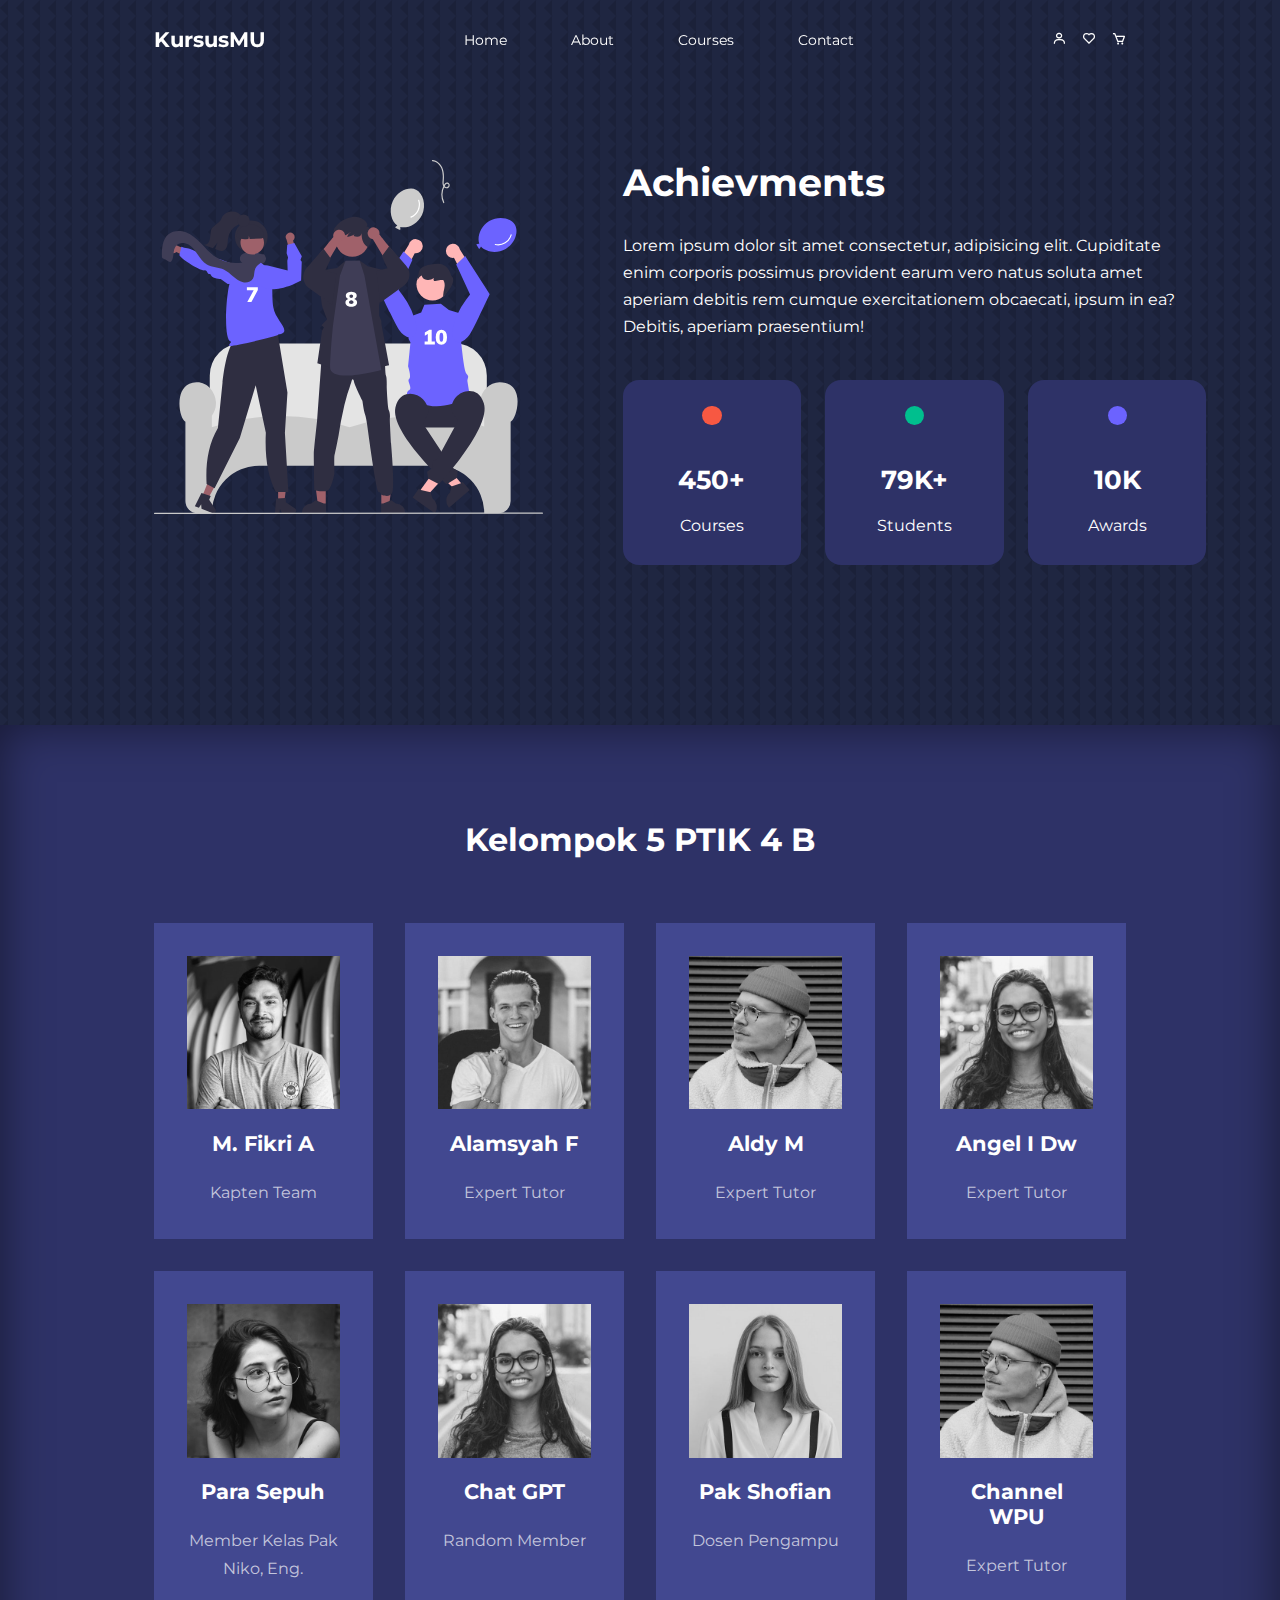
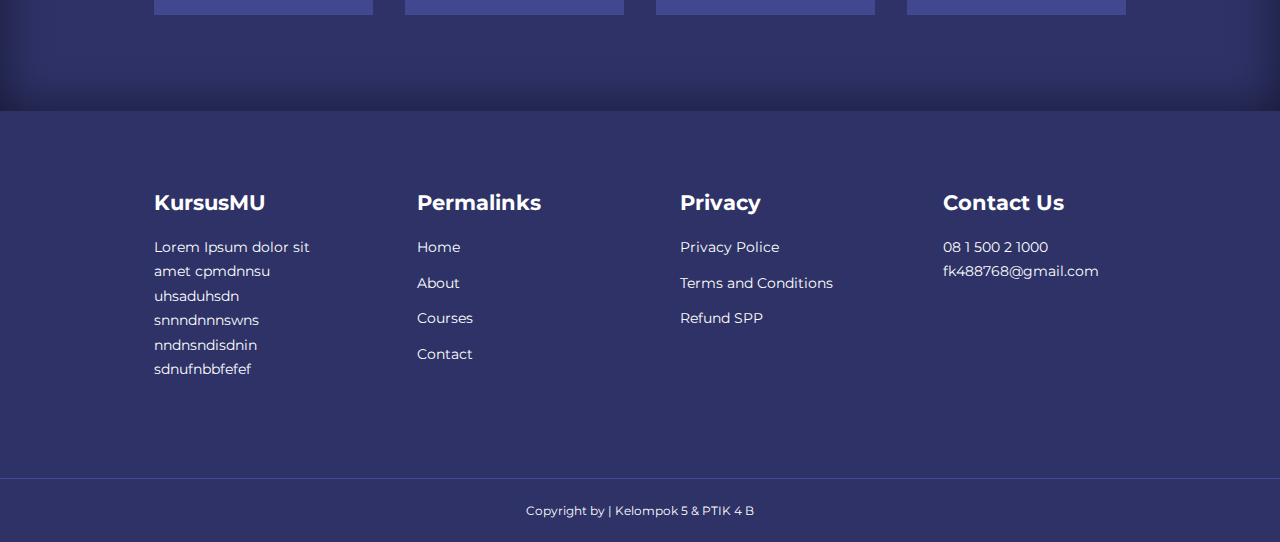
==== about.html @ 0d026c22 "first commit" ====
<!DOCTYPE html>
<html lang="en">
  <head>
    <meta charset="UTF-8" />
    <meta http-equiv="X-UA-Compatible" content="IE=edge" />
    <meta name="viewport" content="width=device-width, initial-scale=1.0" />
    <title>KursusMu | Platform Kuliah</title>

    <!-- Custom cdn Iconscout-->
    <link rel="stylesheet" href="https://unicons.iconscout.com/release/v2.1.6/css/unicons.css" />

    <link rel="stylesheet" href="https://unpkg.com/boxicons@latest/css/boxicons.min.css" />

    <!--Font Montserrat-->
    <link rel="preconnect" href="https://fonts.googleapis.com" />
    <link rel="preconnect" href="https://fonts.gstatic.com" crossorigin />
    <link href="https://fonts.googleapis.com/css2?family=Montserrat:wght@300;400;500;600;700;800;900&display=swap" rel="stylesheet" />

    <!-- Custom Css Link-->
    <link rel="stylesheet" href="./css/style.css" />
    <link rel="stylesheet" href="./css/about.css" />

    <style>
      body {
        background-image: url(./img/bg-texture.png);
      }
    </style>
  </head>

  <body>
    <!-- Navbar -->
    <nav>
      <div class="container nav__container">
        <a href="index.html"><h4>KursusMU</h4></a>
        <ul class="nav__menu">
          <li><a href="index.html">Home</a></li>
          <li><a href="about.html">About</a></li>
          <li><a href="courses.html">Courses</a></li>
          <li><a href="contact.html">Contact</a></li>
        </ul>
        <button id="open-menu-btn"><i class="uil uil-bars"></i></button>
        <button id="close-menu-btn"><i class="uil uil-multiply"></i></button>

        <div class="header-icons">
          <a href="login-signup.html"><i class="bx bx-user"></i></a>
          <a href="#"><i class="bx bx-heart"></i></a>
          <a href="#"><i class="bx bx-cart"></i></a>
        </div>
      </div>
    </nav>
    <!--End Navbar-->

    <!--Achievment section-->
    <div class="about__achievments">
      <div class="container about__achievments-container">
        <div class="about__achievments-left">
          <img src="./img/about achievements.svg" alt="achievements" />
        </div>

        <div class="about__achievments-right">
          <h1>Achievments</h1>
          <p>
            Lorem ipsum dolor sit amet consectetur, adipisicing elit. Cupiditate enim corporis possimus provident earum vero natus soluta amet aperiam debitis rem cumque exercitationem obcaecati, ipsum in ea? Debitis,
            aperiam praesentium!
          </p>
          <div class="achievments__cards">
            <article class="achievment__card">
              <span class="achievment__icon">
                <i class="uil uil-video"></i>
              </span>
              <h3>450+</h3>
              <p>Courses</p>
            </article>

            <article class="achievment__card">
              <span class="achievment__icon">
                <i class="uil uil-users-alt"></i>
              </span>
              <h3>79K+</h3>
              <p>Students</p>
            </article>

            <article class="achievment__card">
              <span class="achievment__icon">
                <i class="uil uil-trophy"></i>
              </span>
              <h3>10K</h3>
              <p>Awards</p>
            </article>
          </div>
        </div>
      </div>
    </div>
    <!--achievment section end-->

    <!--Tim section-->
    <section class="team">
      <h2>Kelompok 5 PTIK 4 B</h2>
      <div class="container team__container">
        <article class="team__member">
          <div class="team__member-image">
            <img src="./img/tm1.jpg" alt="team1" />
          </div>
          <div class="team__member-info">
            <h4>M. Fikri A</h4>
            <p>Kapten Team</p>
          </div>
          <div class="team__member-socials">
            <a href="https://instagram.com/muhamadfikri_abhyasa?igshid=MzNlNGNkZWQ4Mg==" target="_blank"><i class="uil uil-instagram"></i></a>
            <a href="https://twitter.com/FforFikriii?t=BwM4xQK2p1Uxz0KkJ2D_5A&s=09" target="_blank"><i class="uil uil-twitter-alt"></i></a>
            <a href="#" target="_blank"><i class="uil uil-linkedin-alt"></i></a>
          </div>
        </article>

        <article class="team__member">
          <div class="team__member-image">
            <img src="./img/tm6.jpg" alt="team2" />
          </div>
          <div class="team__member-info">
            <h4>Alamsyah F</h4>
            <p>Expert Tutor</p>
          </div>
          <div class="team__member-socials">
            <a href="https://instagram.com/asyahf_02?igshid=MzRlODBiNWFlZA==" target="_blank"><i class="uil uil-instagram"></i></a>
            <a href="#" target="_blank"><i class="uil uil-twitter-alt"></i></a>
            <a href="#" target="_blank"><i class="uil uil-linkedin-alt"></i></a>
          </div>
        </article>

        <article class="team__member">
          <div class="team__member-image">
            <img src="./img/tm8.jpg" alt="team3" />
          </div>
          <div class="team__member-info">
            <h4>Aldy M</h4>
            <p>Expert Tutor</p>
          </div>
          <div class="team__member-socials">
            <a href="https://instagram.com/aldymaulana141?igshid=MzRlODBiNWFlZA==" target="_blank"><i class="uil uil-instagram"></i></a>
            <a href="#" target="_blank"><i class="uil uil-twitter-alt"></i></a>
            <a href="#" target="_blank"><i class="uil uil-linkedin-alt"></i></a>
          </div>
        </article>

        <article class="team__member">
          <div class="team__member-image">
            <img src="./img/tm2.jpg" alt="team4" />
          </div>
          <div class="team__member-info">
            <h4>Angel I Dw</h4>
            <p>Expert Tutor</p>
          </div>
          <div class="team__member-socials">
            <a href="https://instagram.com/angelidiw?igshid=MzRlODBiNWFlZA==" target="_blank"><i class="uil uil-instagram"></i></a>
            <a href="#" target="_blank"><i class="uil uil-twitter-alt"></i></a>
            <a href="#" target="_blank"><i class="uil uil-linkedin-alt"></i></a>
          </div>
        </article>

        <article class="team__member">
          <div class="team__member-image">
            <img src="./img/tm5.jpg" alt="team5" />
          </div>
          <div class="team__member-info">
            <h4>Para Sepuh</h4>
            <p>Member Kelas Pak Niko, Eng.</p>
          </div>
          <div class="team__member-socials">
            <a href="#" target="_blank"><i class="uil uil-instagram"></i></a>
            <a href="#" target="_blank"><i class="uil uil-twitter-alt"></i></a>
            <a href="#" target="_blank"><i class="uil uil-linkedin-alt"></i></a>
          </div>
        </article>

        <article class="team__member">
          <div class="team__member-image">
            <img src="./img/tm2.jpg" alt="team6" />
          </div>
          <div class="team__member-info">
            <h4>Chat GPT</h4>
            <p>Random Member</p>
          </div>
          <div class="team__member-socials">
            <a href="#" target="_blank"><i class="uil uil-instagram"></i></a>
            <a href="#" target="_blank"><i class="uil uil-twitter-alt"></i></a>
            <a href="#" target="_blank"><i class="uil uil-linkedin-alt"></i></a>
          </div>
        </article>

        <article class="team__member">
          <div class="team__member-image">
            <img src="./img/tm7.jpg" alt="team7" />
          </div>
          <div class="team__member-info">
            <h4>Pak Shofian</h4>
            <p>Dosen Pengampu</p>
          </div>
          <div class="team__member-socials">
            <a href="#" target="_blank"><i class="uil uil-instagram"></i></a>
            <a href="#" target="_blank"><i class="uil uil-twitter-alt"></i></a>
            <a href="#" target="_blank"><i class="uil uil-linkedin-alt"></i></a>
          </div>
        </article>

        <article class="team__member">
          <div class="team__member-image">
            <img src="./img/tm8.jpg" alt="team8" />
          </div>
          <div class="team__member-info">
            <h4>Channel WPU</h4>
            <p>Expert Tutor</p>
          </div>
          <div class="team__member-socials">
            <a href="#" target="_blank"><i class="uil uil-instagram"></i></a>
            <a href="#" target="_blank"><i class="uil uil-twitter-alt"></i></a>
            <a href="#" target="_blank"><i class="uil uil-linkedin-alt"></i></a>
          </div>
        </article>
      </div>
    </section>
    <!--End tim section-->

    <!--Footer-->
    <footer>
      <div class="container footer__container">
        <div class="footer__1">
          <a href="index.html" class="footer__logo"><h4>KursusMU</h4></a>
          <p>Lorem Ipsum dolor sit amet cpmdnnsu uhsaduhsdn snnndnnnswns nndnsndisdnin sdnufnbbfefef</p>
        </div>

        <div class="footer__2">
          <h4>Permalinks</h4>
          <ul class="permalinks">
            <li><a href="index.html">Home</a></li>
            <li><a href="about.html">About</a></li>
            <li><a href="courses.html">Courses</a></li>
            <li><a href="contact.html">Contact</a></li>
          </ul>
        </div>

        <div class="footer__3">
          <h4>Privacy</h4>
          <ul class="privacy">
            <li><a href="#">Privacy Police</a></li>
            <li><a href="#">Terms and Conditions</a></li>
            <li><a href="#">Refund SPP</a></li>
          </ul>
        </div>

        <div class="footer__4">
          <h4>Contact Us</h4>
          <div>
            <p>08 1 500 2 1000</p>
            <p>fk488768@gmail.com</p>
          </div>

          <ul class="footer__socials">
            <li>
              <a href="#"><i class="uil uil-facebook-f"></i></a>
            </li>

            <li>
              <a href="#"><i class="uil uil-instagram-alt"></i></a>
            </li>

            <li>
              <a href="#"><i class="uil uil-twitter"></i></a>
            </li>

            <li>
              <a href="#"><i class="uil uil-browser"></i></a>
            </li>
          </ul>
        </div>
      </div>
      <div class="footer__copyright"><i class="uil uil-copyright"></i><small>Copyright by | Kelompok 5 & PTIK 4 B</small></div>
    </footer>

    <!--End Footer-->

    <script src="./js/main.js"></script>
  </body>
</html>
---- css/style.css ----
* {
  margin: 0;
  padding: 0;
  border: 0;
  outline: 0;
  text-decoration: none;
  list-style: none;
  box-sizing: border-box;
}

:root {
  --color-primary: #6c63ff;
  --color-success: #00bf8e;
  --color-warning: #f7c94b;
  --color-danger: #f75842;
  --color-danger-variant: rgba(247, 88, 66, 0.4);
  --color-white: #fff;
  --color-light: rgba(255, 255, 255, 0.7);
  --color-black: #000;
  --color-bg: #1f2641;
  --color-bg1: #2e3267;
  --color-bg2: #424890;

  --container-width-lg: 76%;
  --container-width-md: 90%;
  --container-width-sm: 94%;

  --transition: all 400ms ease;
}

body {
  font-family: "Montserrat", sans-serif;
  line-height: 1.7;
  color: var(--color-white);
  background: var(--color-bg);
}

.container {
  width: var(--container-width-lg);
  margin: 0 auto;
}

section {
  padding: 6rem 0;
}

section h2 {
  text-align: center;
  margin-bottom: 4rem;
}

h1,
h2,
h3,
h4,
h5 {
  line-height: 1.2;
}

h1 {
  font-size: 2.4rem;
}

h2 {
  font-size: 2rem;
}

h3 {
  font-size: 1.6rem;
}

h4 {
  font-size: 1.3rem;
}

a {
  color: var(--color-white);
}

img {
  width: 100%;
  display: block;
  object-fit: cover;
}

.btn {
  display: inline-block;
  background: var(--color-white);
  color: var(--color-black);
  padding: 1rem 2rem;
  border: 1px solid transparent;
  font-weight: 500;
  transition: var(--transition);
}

.btn:hover {
  background: transparent;
  color: var(--color-white);
  border-color: var(--color-white);
}

.btn-primary {
  background: var(--color-danger);
  color: var(--color-white);
}

/* ============== NAVBAR ============== */
nav {
  background: transparent;
  width: 100vw;
  height: 5rem;
  position: fixed;
  top: 0;
  z-index: 11;
}

/* change navbar scroll js*/
.window-scroll {
  background: var(--color-primary);
  box-shadow: 0 1rem 2rem rgba(0, 0, 0, 0.2);
}

.header-icons {
  display: flex;
  align-items: center;
  gap: 1rem;
}

.header-icons a {
  font-size: 0.9rem;
  transition: var(--transition);
}

.header-icons a:hover {
  color: var(--color-danger);
}

.nav__container {
  height: 100%;
  display: flex;
  justify-content: space-between;
  align-items: center;
}

nav button {
  display: none;
}

.nav__menu {
  display: flex;
  align-items: center;
  gap: 4rem;
}

.nav__menu a {
  font-size: 0.9rem;
  transition: var(--transition);
}

.nav__menu a:hover {
  color: var(--color-bg2);
}
/*============== End NAVBAR ============== */
/* ============== Header Hero ============== */
header {
  position: relative;
  top: 5rem;
  overflow: hidden;
  height: 70vh;
  margin-bottom: 5rem;
}

.header__container {
  display: grid;
  grid-template-columns: 1fr 1fr;
  align-items: center;
  gap: 5rem;
  height: 100%;
}

.header__left p {
  margin: 1rem 0 2.4rem;
}
/* ============== End Header Hero ============== */
/* ============== Categories ============== */
.categories {
  background: var(--color-bg1);
  height: 32rem;
  text-align: left;
}

.categories h1 {
  line-height: 1;
  margin-bottom: 3rem;
}

.categories__container {
  display: grid;
  grid-template-columns: 40% 60%;
}

.categories__left {
  margin-right: 4rem;
}

.categories__left p {
  margin: 1rem 0 3rem;
  text-align: justify;
}

.categories__right {
  display: grid;
  grid-template-columns: repeat(3, 1fr);
  gap: 1.2rem;
}

.category {
  background: var(--color-bg2);
  padding: 2rem;
  border-radius: 2rem;
  transition: var(--transition);
}

.category:hover {
  box-shadow: 0 0.8rem 0.8rem rgba(0, 0, 0, 0.3);
  z-index: 1;
}

.category:nth-child(2) .category__icon {
  background: var(--color-danger);
}

.category:nth-child(3) .category__icon {
  background: var(--color-black);
}

.category:nth-child(4) .category__icon {
  background-color: orange;
}

.category:nth-child(5) .category__icon {
  background: var(--color-success);
}

.category:nth-child(6) .category__icon {
  background: var(--color-bg1);
}

.category__icon {
  background: var(--color-primary);
  padding: 0.7rem;
  border-radius: 0.9rem;
}

.category h5 {
  margin: 2rem 0 1rem;
}

.category p {
  font-size: 0.85rem;
}
/* ============== End Categories ============== */
/* ============== Popular Course ============== */
.courses {
  margin-top: 10rem;
}

.courses__container {
  display: grid;
  grid-template-columns: repeat(3, 1fr);
  gap: 2rem;
}

.course {
  background: var(--color-bg1);
  text-align: center;
  border: 1px solid transparent;
  transition: var(--transition);
}

.course:hover {
  background: transparent;
  border-color: var(--color-primary);
}

.course__info {
  padding: 2rem;
}

.course__info p {
  margin: 1.2rem 0 2rem;
  font-size: 0.9rem;
  text-align: justify;
}
/* ============== End Popular Course ============== */
/* ============== Faqs ============== */
.faqs {
  background: var(--color-bg1);
  box-shadow: 0 0 3rem rgba(0, 0, 0, 0.5);
}

.faqs__container {
  display: grid;
  grid-template-columns: 1fr 1fr;
  gap: 1rem;
}

.faq {
  padding: 2rem;
  display: flex;
  align-items: center;
  gap: 1.4rem;
  height: fit-content;
  background: var(--color-primary);
  cursor: pointer;
}

.faq h4 {
  font-size: 1rem;
  line-height: 2.2;
}

.faq__icon {
  align-self: flex-start;
  font-size: 1.2rem;
}

.faq p {
  margin-top: 0.8rem;
  display: none;
}

.faq.open p {
  display: block;
}
/* ============== End Faqs ============== */
/* ============== Testi ============== */
.testimonials__container {
  overflow-x: hidden;
  position: relative;
  margin-bottom: 5rem;
}

.testimonial {
  padding-top: 2rem;
}

.avatar {
  width: 6rem;
  height: 6rem;
  border-radius: 50%;
  overflow: hidden;
  margin: 0 auto 1rem;
  border: 1rem solid var(--color-bg1);
}

.testimonial__info {
  text-align: center;
}

.testimonial__body {
  background: var(--color-primary);
  padding: 2rem;
  margin-top: 3rem;
  position: relative;
}

.testimonial__body::before {
  content: "";
  display: block;
  background: linear-gradient(135deg, transparent, var(--color-primary), var(--color-primary), var(--color-primary));
  width: 3rem;
  height: 3rem;
  position: absolute;
  left: 50%;
  top: -1.5rem;
  transform: rotate(45deg);
}
/* ============== End Testi ============== */
/* ============== Footer ============== */
footer {
  background: var(--color-bg1);
  padding-top: 5rem;
  font-size: 0.9rem;
}

.footer__container {
  display: grid;
  grid-template-columns: repeat(4, 1fr);
  gap: 5rem;
}

.footer__container > div h4 {
  margin-bottom: 1.2rem;
}

.footer__1 p {
  margin: 0 0 2rem;
}

footer ul li {
  margin-bottom: 0.7rem;
}

footer ul li a:hover {
  text-decoration: underline;
}

.footer__socials {
  display: flex;
  gap: 1rem;
  font-size: 1.2rem;
  margin-top: 2rem;
}

.footer__copyright {
  text-align: center;
  margin-top: 4rem;
  padding: 1.2rem 0;
  border-top: 1px solid var(--color-bg2);
}
/* ============== End Footer ============== */
/* ============== Media Que Tablet============== */
@media screen and (max-width: 1024px) {
  .container {
    width: var(--container-width-md);
  }

  h1 {
    font-size: 2.2rem;
  }
  h2 {
    font-size: 1.7rem;
  }
  h3 {
    font-size: 1.4rem;
  }
  h4 {
    font-size: 1.2rem;
  }

  /* ============== Navbar ============== */
  nav button {
    display: inline-block;
    background: transparent;
    font-size: 1.8rem;
    color: var(--color-white);
    cursor: pointer;
  }
  nav button#close-menu-btn {
    display: none;
  }

  .nav__menu {
    position: fixed;
    top: 5rem;
    right: 5%;
    height: fit-content;
    width: 18rem;
    flex-direction: column;
    gap: 0;
    display: none;
  }

  .nav__menu li {
    width: 100%;
    height: 5.8rem;
    animation: animateNavItems 400ms linear forwards;
    transform-origin: top right;
    opacity: 0;
  }

  .nav__menu li:nth-child(2) {
    animation-delay: 200ms;
  }

  .nav__menu li:nth-child(3) {
    animation-delay: 400ms;
  }

  .nav__menu li:nth-child(4) {
    animation-delay: 600ms;
  }

  @keyframes animateNavItems {
    0% {
      transform: rotateZ(-90deg) rotateX(90deg) scale(0.1);
    }
    100% {
      transform: rotateZ(0) rotateX(0) scale(1);
      opacity: 1;
    }
  }

  .nav__menu li a {
    background: var(--color-primary);
    box-shadow: -4rem 6rem 10rem rgba(0, 0, 0, 0.6);
    width: 100%;
    height: 100%;
    display: grid;
    place-items: center;
  }

  .nav__menu li a:hover {
    background: var(--color-bg2);
    color: var(--color-white);
  }

  /* ============== Header ============== */
  header {
    height: 52vh;
    margin-bottom: 4rem;
  }

  .header__container {
    gap: 0;
    padding-bottom: 3rem;
  }

  /* ============== Categories ============== */
  .categories {
    height: auto;
  }

  .categories__container {
    grid-template-columns: 1fr;
    gap: 3rem;
  }

  .categories__left {
    margin-right: 0;
  }

  /* ============== Popular courses ============== */
  .courses {
    margin-top: 0;
  }

  .courses__container {
    grid-template-columns: 1fr 1fr;
  }

  /* ============== Faqs============== */
  .faqs__container {
    grid-template-columns: 1fr;
  }
  .faq {
    padding: 1.5rem;
  }

  /* ============== Testi footer ============== */
  .footer__container {
    grid-template-columns: 1fr 1fr;
  }
}
/* ============== End Media Que Tablet============== */

/* ============== Phone media Que ============== */
@media screen and (max-width: 600px) {
  .container {
    width: var(--container-width-sm);
  }

  /* ============== Navbar ============== */
  .nav__menu {
    right: 3%;
  }

  header {
    height: 100vh;
  }

  .header__container {
    grid-template-columns: 1fr;
    text-align: center;
    margin-top: 0;
  }

  .header__left p {
    margin-bottom: 1.3rem;
  }

  .categories__right {
    grid-template-columns: 1fr 1fr;
    gap: 0.7rem;
  }

  .category {
    padding: 1rem;
    border-radius: 1rem;
  }

  .category__icon {
    margin-top: 4px;
    display: inline-block;
  }

  .courses__container {
    grid-template-columns: 1fr;
  }

  .testimonial__body {
    padding: 1.2rem;
  }

  .footer__container {
    grid-template-columns: 1fr;
    text-align: center;
    gap: 2rem;
  }

  .footer__1 p {
    margin: 1rem auto;
  }

  .footer__socials {
    justify-content: center;
  }
}

/* ============== End phone media Que============== */
---- css/about.css ----
.about__achievments {
  margin-top: 10rem;
  margin-bottom: 10rem;
}

.about__achievments-container {
  display: grid;
  grid-template-columns: 40% 60%;
  gap: 5rem;
}

.about__achievments-right > p {
  margin: 1.6rem 0 2.5rem;
}

.achievments__cards {
  display: grid;
  grid-template-columns: repeat(3, 1fr);
  gap: 1.5rem;
}

.achievment__card {
  background: var(--color-bg1);
  padding: 1.6rem;
  border-radius: 1rem;
  text-align: center;
  transition: var(--transition);
}

.achievment__card:hover {
  background: var(--color-bg2);
  box-shadow: 0 1rem 1rem rgba(0, 0, 0, 0.2);
}

.achievment__icon {
  background: var(--color-danger);
  padding: 0.6rem;
  border-radius: 1rem;
  display: inline-block;
  margin-bottom: 2rem;
  font-size: 2rem;
}

.achievment__card:nth-child(2) .achievment__icon {
  background: var(--color-success);
}

.achievment__card:nth-child(3) .achievment__icon {
  background: var(--color-primary);
}

.achievment__card p {
  margin-top: 1rem;
}

.team {
  background: var(--color-bg1);
  box-shadow: inset 0 0 3rem rgba(0, 0, 0, 0.5);
}

.team__container {
  display: grid;
  grid-template-columns: repeat(4, 1fr);
  gap: 2rem;
}

.team__member {
  background: var(--color-bg2);
  padding: 2rem;
  border: 1px solid transparent;
  transition: var(--transition);
  position: relative;
  overflow: hidden;
}

.team__member:hover {
  background: transparent;
  border-color: var(--color-primary);
}

.team__member-image img {
  filter: saturate(0);
}

.team__member:hover img {
  filter: saturate(1);
}

.team__member-info * {
  text-align: center;
  margin-top: 1.4rem;
}

.team__member-info p {
  color: var(--color-light);
}

.team__member-socials {
  position: absolute;
  top: 50%;
  transform: translateY(-50%);
  right: -100%;
  display: flex;
  flex-direction: column;
  background: var(--color-primary);
  border-radius: 1rem 0 0 1rem;
  box-shadow: -2rem 0 2rem rgba(0, 0, 0, 0.3rem);
  transition: var(--transition);
}

.team__member:hover .team__member-socials {
  right: 0;
}
.team__member-socials a {
  padding: 0.5rem;
}

@media screen and (max-width: 1024) {
  .about__achievments {
    margin-top: 2rem;
  }

  .about__achievments-container {
    grid-template-columns: 1fr;
    gap: 4rem;
  }

  .about__achievments-left {
    width: 80%;
    margin: 0 auto;
  }

  .team__container {
    grid-template-columns: repeat(3, 1fr);
    gap: 1.5rem;
  }

  .team__member {
    padding: 1rem;
  }
}

@media screen and (max-width: 600px) {
  .achievments__cards {
    grid-template-columns: 1fr 1fr;
    gap: 0.7rem;
  }

  .team__container {
    grid-template-columns: 1fr 1fr;
    gap: 0.7rem;
  }

  .team__member {
    padding: 0;
  }

  .team__member p {
    margin-bottom: 1.5rem;
  }
}
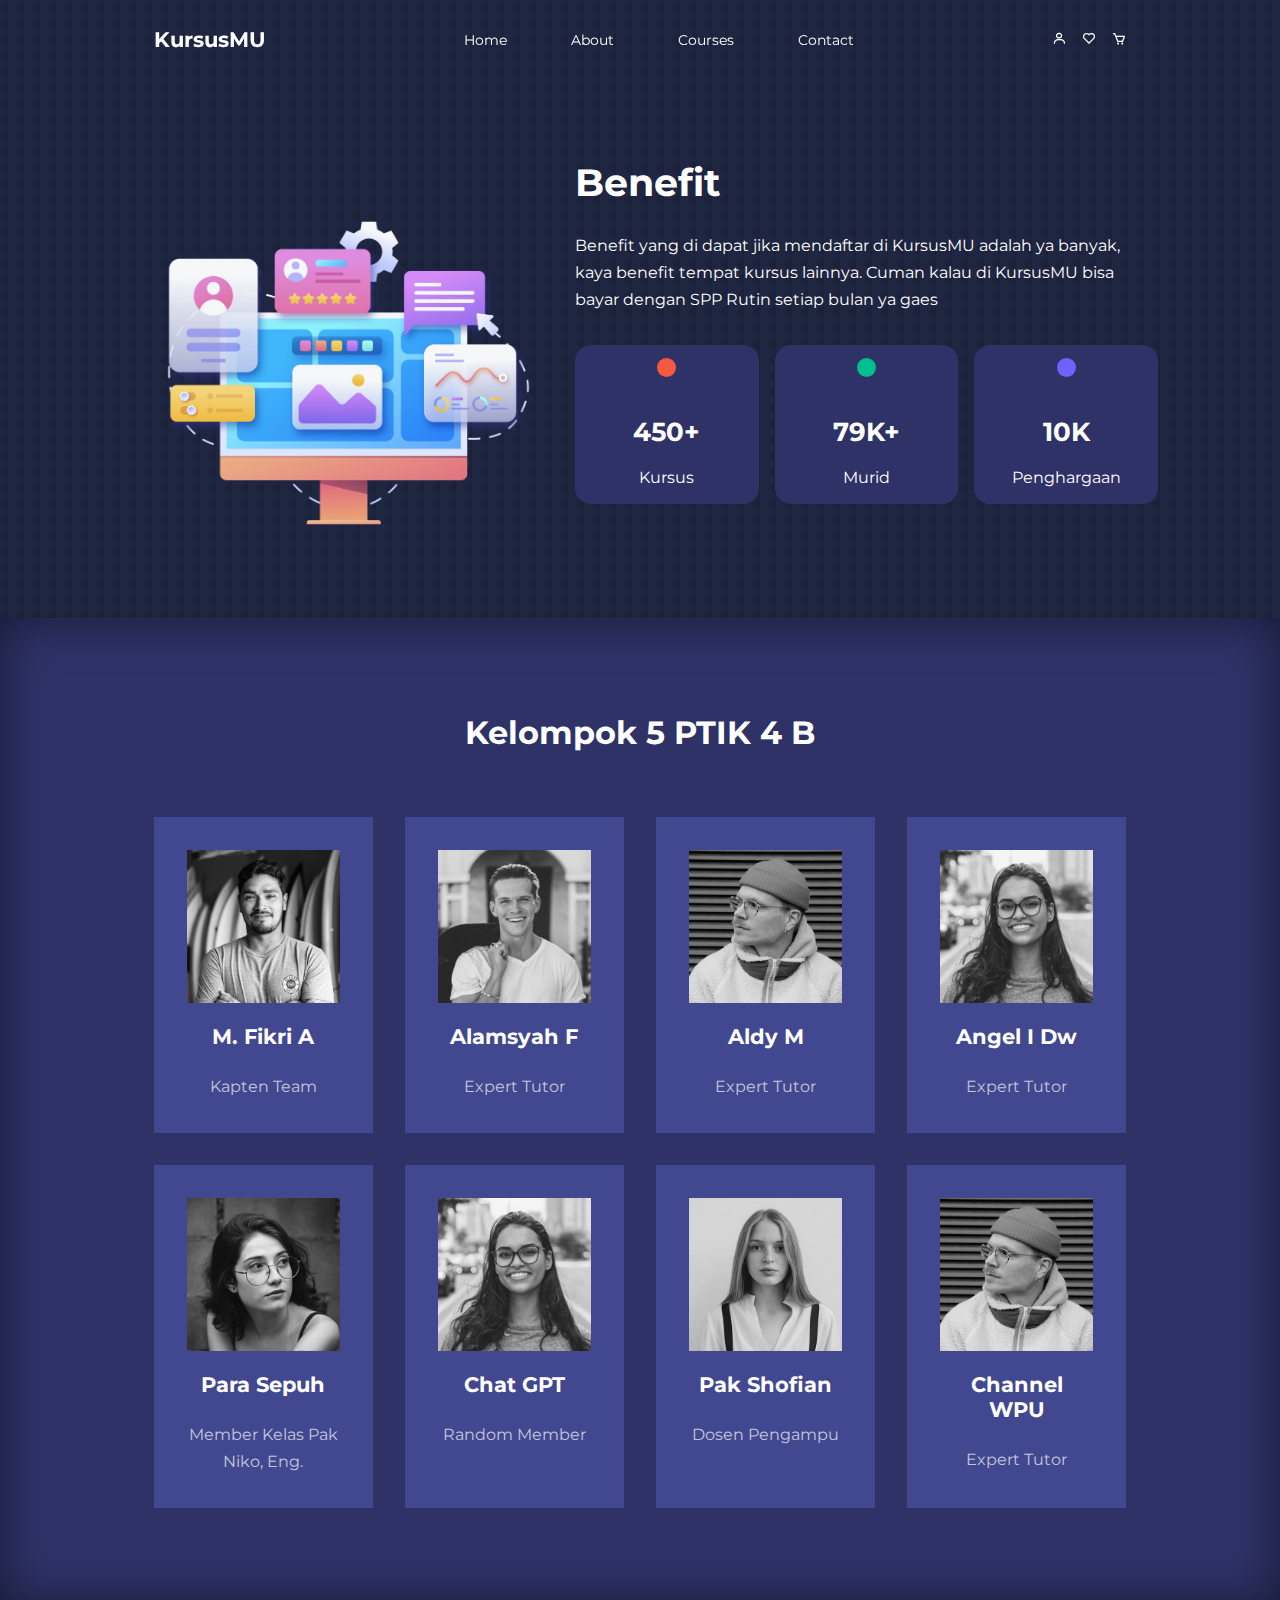
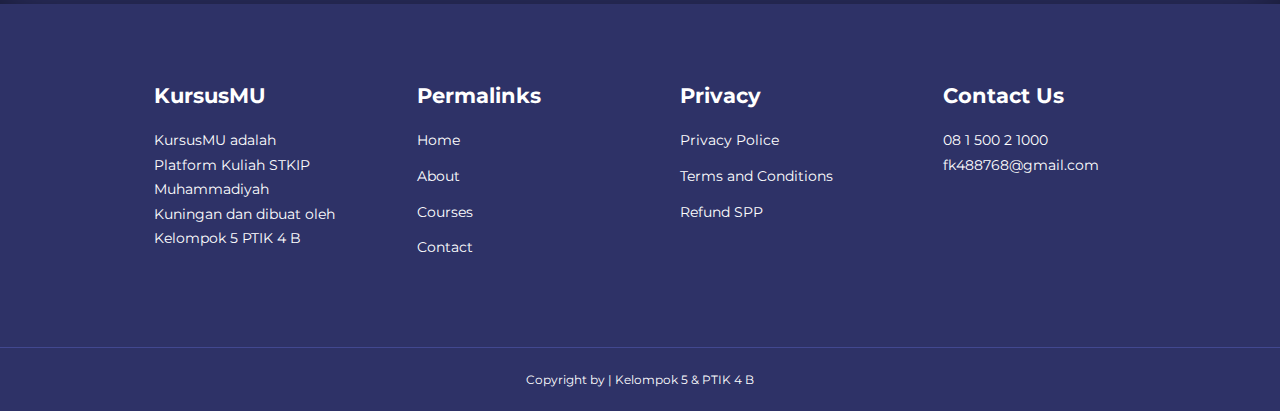
==== commit e83cef1d: "saya anime" ====
--- a/about.html
+++ b/about.html
@@ -38,13 +38,12 @@
           <li><a href="courses.html">Courses</a></li>
           <li><a href="contact.html">Contact</a></li>
         </ul>
-        <button id="open-menu-btn"><i class="uil uil-bars"></i></button>
-        <button id="close-menu-btn"><i class="uil uil-multiply"></i></button>
-
         <div class="header-icons">
           <a href="login-signup.html"><i class="bx bx-user"></i></a>
           <a href="#"><i class="bx bx-heart"></i></a>
           <a href="#"><i class="bx bx-cart"></i></a>
+          <button id="open-menu-btn"><i class="uil uil-bars"></i></button>
+          <button id="close-menu-btn"><i class="uil uil-multiply"></i></button>
         </div>
       </div>
     </nav>
@@ -54,22 +53,19 @@
     <div class="about__achievments">
       <div class="container about__achievments-container">
         <div class="about__achievments-left">
-          <img src="./img/about achievements.svg" alt="achievements" />
+          <img src="./img/bg22.png" alt="achievements" />
         </div>
 
         <div class="about__achievments-right">
-          <h1>Achievments</h1>
-          <p>
-            Lorem ipsum dolor sit amet consectetur, adipisicing elit. Cupiditate enim corporis possimus provident earum vero natus soluta amet aperiam debitis rem cumque exercitationem obcaecati, ipsum in ea? Debitis,
-            aperiam praesentium!
-          </p>
+          <h1>Benefit</h1>
+          <p>Benefit yang di dapat jika mendaftar di KursusMU adalah ya banyak, kaya benefit tempat kursus lainnya. Cuman kalau di KursusMU bisa bayar dengan SPP Rutin setiap bulan ya gaes</p>
           <div class="achievments__cards">
             <article class="achievment__card">
               <span class="achievment__icon">
                 <i class="uil uil-video"></i>
               </span>
               <h3>450+</h3>
-              <p>Courses</p>
+              <p>Kursus</p>
             </article>
 
             <article class="achievment__card">
@@ -77,7 +73,7 @@
                 <i class="uil uil-users-alt"></i>
               </span>
               <h3>79K+</h3>
-              <p>Students</p>
+              <p>Murid</p>
             </article>
 
             <article class="achievment__card">
@@ -85,7 +81,7 @@
                 <i class="uil uil-trophy"></i>
               </span>
               <h3>10K</h3>
-              <p>Awards</p>
+              <p>Penghargaan</p>
             </article>
           </div>
         </div>
@@ -225,7 +221,7 @@
       <div class="container footer__container">
         <div class="footer__1">
           <a href="index.html" class="footer__logo"><h4>KursusMU</h4></a>
-          <p>Lorem Ipsum dolor sit amet cpmdnnsu uhsaduhsdn snnndnnnswns nndnsndisdnin sdnufnbbfefef</p>
+          <p>KursusMU adalah Platform Kuliah STKIP Muhammadiyah Kuningan dan dibuat oleh Kelompok 5 PTIK 4 B</p>
         </div>
 
         <div class="footer__2">
--- a/css/style.css
+++ b/css/style.css
@@ -216,8 +216,8 @@
 
 .category {
   background: var(--color-bg2);
-  padding: 2rem;
-  border-radius: 2rem;
+  padding: 1.5rem;
+  border-radius: 1rem;
   transition: var(--transition);
 }
 
@@ -262,7 +262,7 @@
 /* ============== End Categories ============== */
 /* ============== Popular Course ============== */
 .courses {
-  margin-top: 10rem;
+  margin-top: 3rem;
 }
 
 .courses__container {
@@ -491,10 +491,13 @@
       opacity: 1;
     }
   }
+  .header-icons a i {
+    display: flex;
+    font-size: 1.1rem;
+  }
 
   .nav__menu li a {
     background: var(--color-primary);
-    box-shadow: -4rem 6rem 10rem rgba(0, 0, 0, 0.6);
     width: 100%;
     height: 100%;
     display: grid;
--- a/css/about.css
+++ b/css/about.css
@@ -1,27 +1,31 @@
 .about__achievments {
   margin-top: 10rem;
-  margin-bottom: 10rem;
+  margin-bottom: 5rem;
 }
 
 .about__achievments-container {
   display: grid;
   grid-template-columns: 40% 60%;
-  gap: 5rem;
+  gap: 2rem;
 }
 
 .about__achievments-right > p {
-  margin: 1.6rem 0 2.5rem;
+  margin: 1.6rem 0 2rem;
+}
+
+.about__achievments-left img {
+  margin-top: 3rem;
 }
 
 .achievments__cards {
   display: grid;
   grid-template-columns: repeat(3, 1fr);
-  gap: 1.5rem;
+  gap: 1rem;
 }
 
 .achievment__card {
   background: var(--color-bg1);
-  padding: 1.6rem;
+  padding: 0.8rem;
   border-radius: 1rem;
   text-align: center;
   transition: var(--transition);
@@ -115,7 +119,7 @@
   padding: 0.5rem;
 }
 
-@media screen and (max-width: 1024) {
+@media screen and (max-width: 1024px) {
   .about__achievments {
     margin-top: 2rem;
   }
@@ -158,4 +162,8 @@
   .team__member p {
     margin-bottom: 1.5rem;
   }
+
+  .about__achievments-left img {
+    margin-top: 8rem;
+  }
 }
